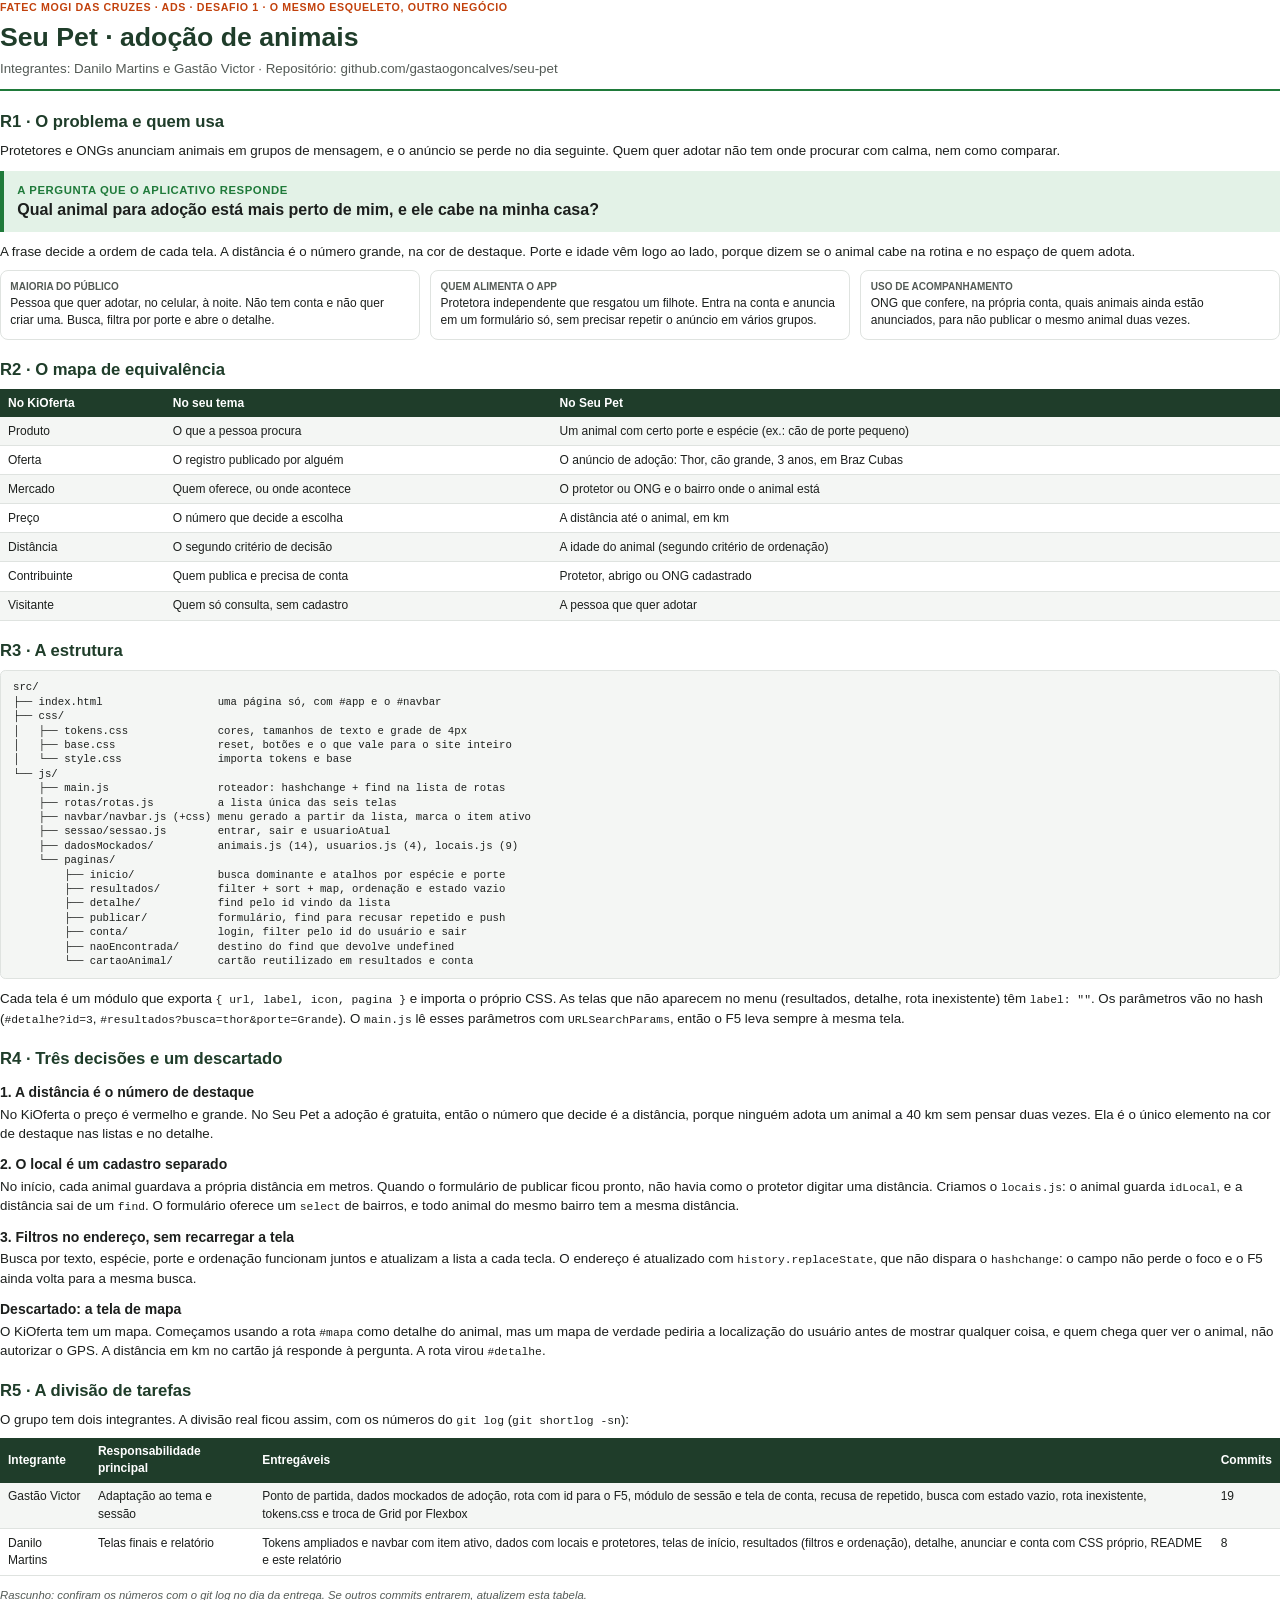
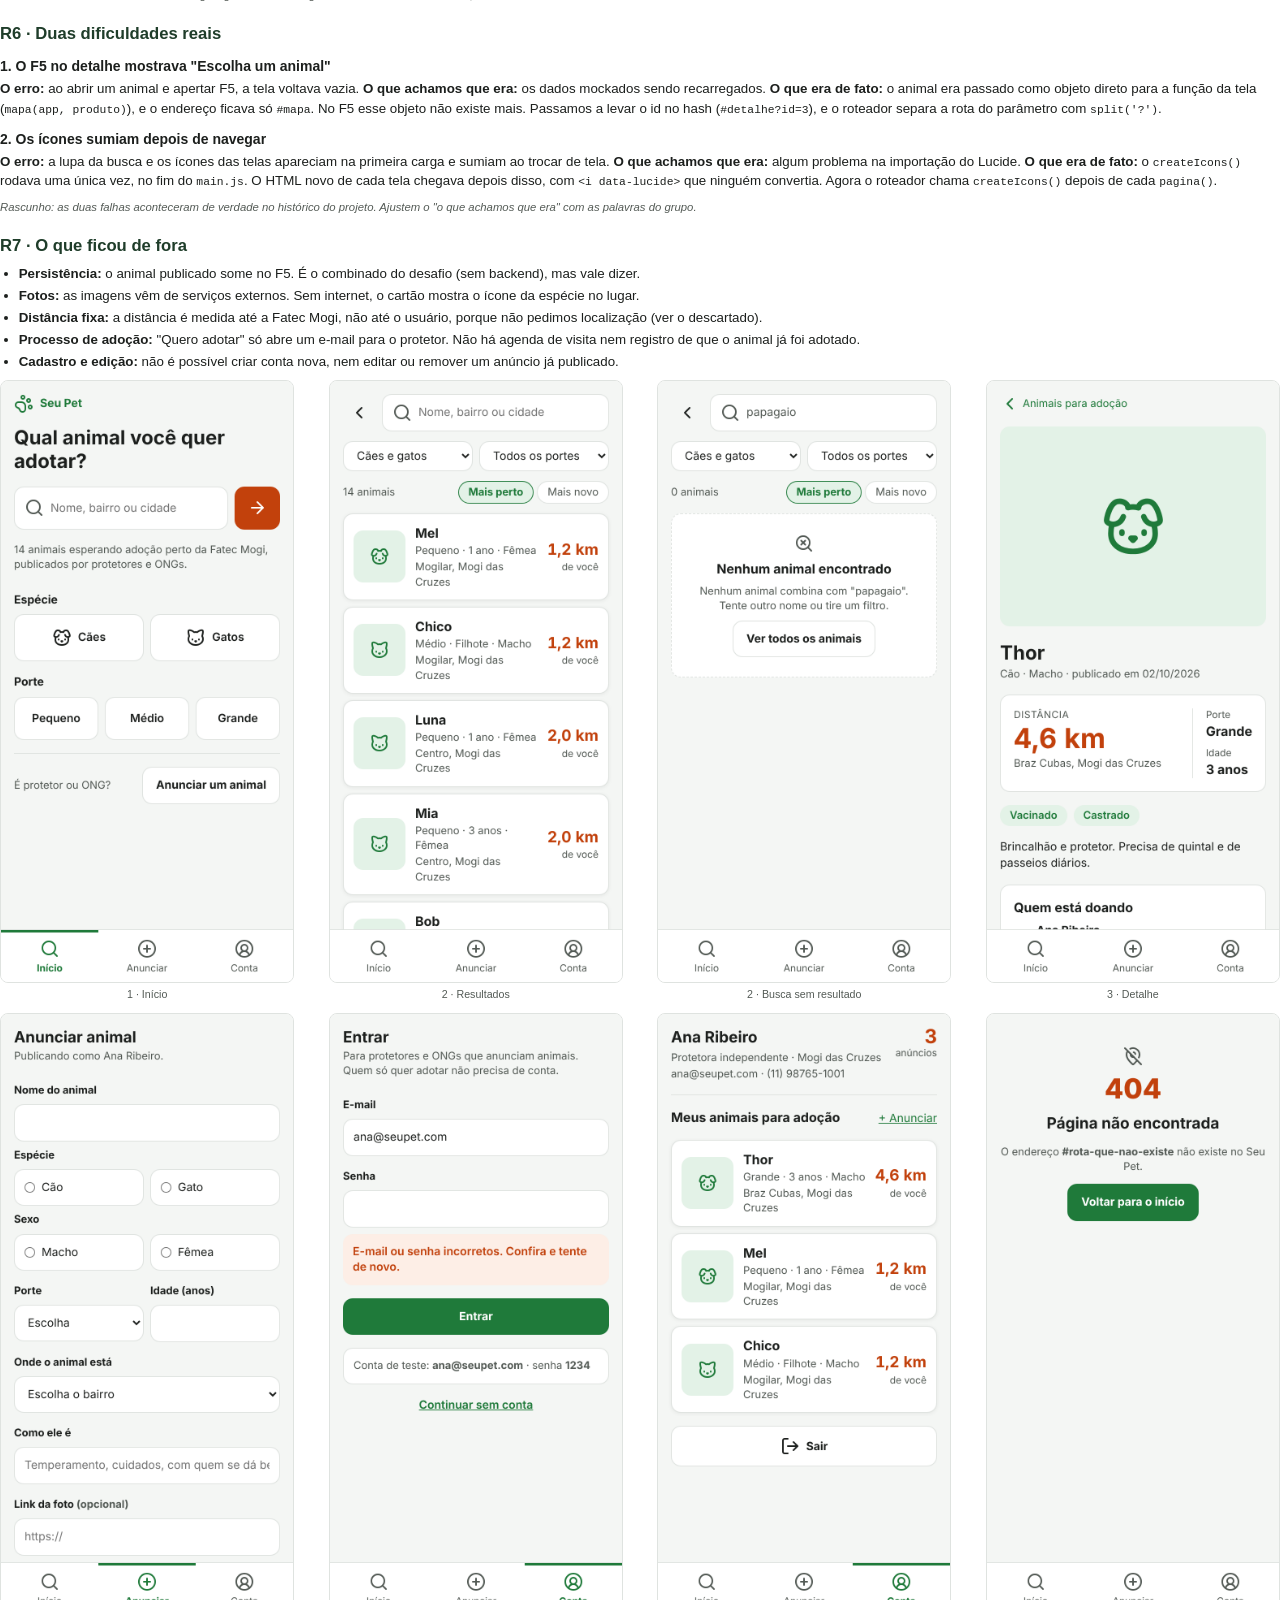
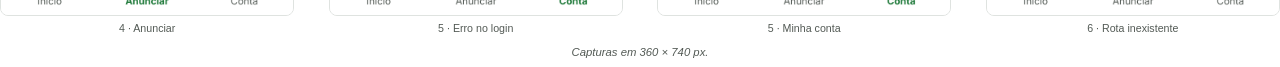
==== docs/relatorio.html @ a3c32a72 "Adiciona relatório do desafio com capturas em 360px" ====
<!doctype html>
<html lang="pt-BR">
<head>
<meta charset="utf-8">
<title>Seu Pet · Relatório do Desafio 1</title>
<style>
  @page { size: A4; margin: 16mm 16mm 18mm; }
  * { box-sizing: border-box; }
  body { font-family: "Helvetica Neue", Arial, sans-serif; font-size: 10pt; line-height: 1.45; color: #1c1f1d; margin: 0; }
  .sobre { color: #c2410c; font-size: 8pt; font-weight: 700; letter-spacing: .06em; text-transform: uppercase; margin: 0; }
  h1 { font-size: 20pt; margin: 2pt 0 2pt; color: #1f3d2a; }
  .linha { color: #535a55; margin: 0 0 8pt; padding-bottom: 8pt; border-bottom: 2px solid #1f7a3a; }
  h2 { font-size: 12.5pt; color: #1f3d2a; margin: 14pt 0 5pt; break-after: avoid; }
  h3 { font-size: 10.5pt; margin: 8pt 0 2pt; break-after: avoid; }
  p { margin: 0 0 6pt; }
  .pergunta { background: #e3f2e7; border-left: 4px solid #1f7a3a; padding: 8pt 10pt; margin: 8pt 0; }
  .pergunta strong { display: block; color: #1f7a3a; font-size: 8.5pt; text-transform: uppercase; letter-spacing: .05em; }
  .pergunta span { font-size: 12pt; font-weight: 700; }
  table { width: 100%; border-collapse: collapse; margin: 4pt 0 8pt; font-size: 9pt; break-inside: avoid; }
  th { background: #1f3d2a; color: #fff; text-align: left; padding: 4pt 6pt; }
  td { border-bottom: 1px solid #dfe3e0; padding: 4pt 6pt; vertical-align: top; }
  tr:nth-child(even) td { background: #f4f6f4; }
  .situacoes { display: flex; gap: 8pt; margin: 6pt 0; }
  .situacoes div { flex: 1; border: 1px solid #dfe3e0; border-radius: 6pt; padding: 7pt; font-size: 9pt; }
  .situacoes b { display: block; font-size: 7.5pt; color: #535a55; text-transform: uppercase; }
  pre { background: #f4f6f4; border: 1px solid #dfe3e0; border-radius: 4pt; padding: 7pt 9pt; font-size: 8pt; line-height: 1.35; margin: 4pt 0 8pt; break-inside: avoid; }
  code { font-family: "Menlo", "Consolas", monospace; font-size: 8.5pt; }
  ul { margin: 0 0 6pt; padding-left: 14pt; }
  li { margin-bottom: 2pt; }
  .decisao { break-inside: avoid; }
  .capturas { display: flex; flex-wrap: wrap; gap: 8pt; justify-content: space-between; break-before: page; }
  .capturas figure { margin: 0; flex: 0 0 23%; text-align: center; font-size: 8pt; color: #535a55; break-inside: avoid; }
  .capturas img { width: 100%; border: 1px solid #dfe3e0; border-radius: 6pt; }
  .nota { font-size: 8.5pt; color: #535a55; font-style: italic; }
</style>
</head>
<body>

<p class="sobre">Fatec Mogi das Cruzes · ADS · Desafio 1 · O mesmo esqueleto, outro negócio</p>
<h1>Seu Pet · adoção de animais</h1>
<p class="linha">Integrantes: Danilo Martins e Gastão Victor · Repositório: github.com/gastaogoncalves/seu-pet</p>

<h2>R1 · O problema e quem usa</h2>
<p>Protetores e ONGs anunciam animais em grupos de mensagem, e o anúncio se perde no dia seguinte. Quem quer adotar não tem onde procurar com calma, nem como comparar.</p>
<div class="pergunta"><strong>A pergunta que o aplicativo responde</strong><span>Qual animal para adoção está mais perto de mim, e ele cabe na minha casa?</span></div>
<p>A frase decide a ordem de cada tela. A distância é o número grande, na cor de destaque. Porte e idade vêm logo ao lado, porque dizem se o animal cabe na rotina e no espaço de quem adota.</p>
<div class="situacoes">
  <div><b>Maioria do público</b>Pessoa que quer adotar, no celular, à noite. Não tem conta e não quer criar uma. Busca, filtra por porte e abre o detalhe.</div>
  <div><b>Quem alimenta o app</b>Protetora independente que resgatou um filhote. Entra na conta e anuncia em um formulário só, sem precisar repetir o anúncio em vários grupos.</div>
  <div><b>Uso de acompanhamento</b>ONG que confere, na própria conta, quais animais ainda estão anunciados, para não publicar o mesmo animal duas vezes.</div>
</div>

<h2>R2 · O mapa de equivalência</h2>
<table>
  <tr><th>No KiOferta</th><th>No seu tema</th><th>No Seu Pet</th></tr>
  <tr><td>Produto</td><td>O que a pessoa procura</td><td>Um animal com certo porte e espécie (ex.: cão de porte pequeno)</td></tr>
  <tr><td>Oferta</td><td>O registro publicado por alguém</td><td>O anúncio de adoção: Thor, cão grande, 3 anos, em Braz Cubas</td></tr>
  <tr><td>Mercado</td><td>Quem oferece, ou onde acontece</td><td>O protetor ou ONG e o bairro onde o animal está</td></tr>
  <tr><td>Preço</td><td>O número que decide a escolha</td><td>A distância até o animal, em km</td></tr>
  <tr><td>Distância</td><td>O segundo critério de decisão</td><td>A idade do animal (segundo critério de ordenação)</td></tr>
  <tr><td>Contribuinte</td><td>Quem publica e precisa de conta</td><td>Protetor, abrigo ou ONG cadastrado</td></tr>
  <tr><td>Visitante</td><td>Quem só consulta, sem cadastro</td><td>A pessoa que quer adotar</td></tr>
</table>

<h2>R3 · A estrutura</h2>
<pre>src/
├── index.html                  uma página só, com #app e o #navbar
├── css/
│   ├── tokens.css              cores, tamanhos de texto e grade de 4px
│   ├── base.css                reset, botões e o que vale para o site inteiro
│   └── style.css               importa tokens e base
└── js/
    ├── main.js                 roteador: hashchange + find na lista de rotas
    ├── rotas/rotas.js          a lista única das seis telas
    ├── navbar/navbar.js (+css) menu gerado a partir da lista, marca o item ativo
    ├── sessao/sessao.js        entrar, sair e usuarioAtual
    ├── dadosMockados/          animais.js (14), usuarios.js (4), locais.js (9)
    └── paginas/
        ├── inicio/             busca dominante e atalhos por espécie e porte
        ├── resultados/         filter + sort + map, ordenação e estado vazio
        ├── detalhe/            find pelo id vindo da lista
        ├── publicar/           formulário, find para recusar repetido e push
        ├── conta/              login, filter pelo id do usuário e sair
        ├── naoEncontrada/      destino do find que devolve undefined
        └── cartaoAnimal/       cartão reutilizado em resultados e conta</pre>
<p>Cada tela é um módulo que exporta <code>{ url, label, icon, pagina }</code> e importa o próprio CSS. As telas que não aparecem no menu (resultados, detalhe, rota inexistente) têm <code>label: ""</code>. Os parâmetros vão no hash (<code>#detalhe?id=3</code>, <code>#resultados?busca=thor&amp;porte=Grande</code>). O <code>main.js</code> lê esses parâmetros com <code>URLSearchParams</code>, então o F5 leva sempre à mesma tela.</p>

<h2>R4 · Três decisões e um descartado</h2>
<div class="decisao">
<h3>1. A distância é o número de destaque</h3>
<p>No KiOferta o preço é vermelho e grande. No Seu Pet a adoção é gratuita, então o número que decide é a distância, porque ninguém adota um animal a 40 km sem pensar duas vezes. Ela é o único elemento na cor de destaque nas listas e no detalhe.</p>
</div>
<div class="decisao">
<h3>2. O local é um cadastro separado</h3>
<p>No início, cada animal guardava a própria distância em metros. Quando o formulário de publicar ficou pronto, não havia como o protetor digitar uma distância. Criamos o <code>locais.js</code>: o animal guarda <code>idLocal</code>, e a distância sai de um <code>find</code>. O formulário oferece um <code>select</code> de bairros, e todo animal do mesmo bairro tem a mesma distância.</p>
</div>
<div class="decisao">
<h3>3. Filtros no endereço, sem recarregar a tela</h3>
<p>Busca por texto, espécie, porte e ordenação funcionam juntos e atualizam a lista a cada tecla. O endereço é atualizado com <code>history.replaceState</code>, que não dispara o <code>hashchange</code>: o campo não perde o foco e o F5 ainda volta para a mesma busca.</p>
</div>
<div class="decisao">
<h3>Descartado: a tela de mapa</h3>
<p>O KiOferta tem um mapa. Começamos usando a rota <code>#mapa</code> como detalhe do animal, mas um mapa de verdade pediria a localização do usuário antes de mostrar qualquer coisa, e quem chega quer ver o animal, não autorizar o GPS. A distância em km no cartão já responde à pergunta. A rota virou <code>#detalhe</code>.</p>
</div>

<h2>R5 · A divisão de tarefas</h2>
<p>O grupo tem dois integrantes. A divisão real ficou assim, com os números do <code>git log</code> (<code>git shortlog -sn</code>):</p>
<table>
  <tr><th>Integrante</th><th>Responsabilidade principal</th><th>Entregáveis</th><th>Commits</th></tr>
  <tr><td>Gastão Victor</td><td>Adaptação ao tema e sessão</td><td>Ponto de partida, dados mockados de adoção, rota com id para o F5, módulo de sessão e tela de conta, recusa de repetido, busca com estado vazio, rota inexistente, tokens.css e troca de Grid por Flexbox</td><td>19</td></tr>
  <tr><td>Danilo Martins</td><td>Telas finais e relatório</td><td>Tokens ampliados e navbar com item ativo, dados com locais e protetores, telas de início, resultados (filtros e ordenação), detalhe, anunciar e conta com CSS próprio, README e este relatório</td><td>8</td></tr>
</table>
<p class="nota">Rascunho: confiram os números com o git log no dia da entrega. Se outros commits entrarem, atualizem esta tabela.</p>

<h2>R6 · Duas dificuldades reais</h2>
<div class="decisao">
<h3>1. O F5 no detalhe mostrava "Escolha um animal"</h3>
<p><b>O erro:</b> ao abrir um animal e apertar F5, a tela voltava vazia. <b>O que achamos que era:</b> os dados mockados sendo recarregados. <b>O que era de fato:</b> o animal era passado como objeto direto para a função da tela (<code>mapa(app, produto)</code>), e o endereço ficava só <code>#mapa</code>. No F5 esse objeto não existe mais. Passamos a levar o id no hash (<code>#detalhe?id=3</code>), e o roteador separa a rota do parâmetro com <code>split('?')</code>.</p>
</div>
<div class="decisao">
<h3>2. Os ícones sumiam depois de navegar</h3>
<p><b>O erro:</b> a lupa da busca e os ícones das telas apareciam na primeira carga e sumiam ao trocar de tela. <b>O que achamos que era:</b> algum problema na importação do Lucide. <b>O que era de fato:</b> o <code>createIcons()</code> rodava uma única vez, no fim do <code>main.js</code>. O HTML novo de cada tela chegava depois disso, com <code>&lt;i data-lucide&gt;</code> que ninguém convertia. Agora o roteador chama <code>createIcons()</code> depois de cada <code>pagina()</code>.</p>
</div>
<p class="nota">Rascunho: as duas falhas aconteceram de verdade no histórico do projeto. Ajustem o "o que achamos que era" com as palavras do grupo.</p>

<h2>R7 · O que ficou de fora</h2>
<ul>
  <li><b>Persistência:</b> o animal publicado some no F5. É o combinado do desafio (sem backend), mas vale dizer.</li>
  <li><b>Fotos:</b> as imagens vêm de serviços externos. Sem internet, o cartão mostra o ícone da espécie no lugar.</li>
  <li><b>Distância fixa:</b> a distância é medida até a Fatec Mogi, não até o usuário, porque não pedimos localização (ver o descartado).</li>
  <li><b>Processo de adoção:</b> "Quero adotar" só abre um e-mail para o protetor. Não há agenda de visita nem registro de que o animal já foi adotado.</li>
  <li><b>Cadastro e edição:</b> não é possível criar conta nova, nem editar ou remover um anúncio já publicado.</li>
</ul>

<div class="capturas">
  <figure><img src="capturas/1-inicio.png"><figcaption>1 · Início</figcaption></figure>
  <figure><img src="capturas/2-resultados.png"><figcaption>2 · Resultados</figcaption></figure>
  <figure><img src="capturas/2b-busca-vazia.png"><figcaption>2 · Busca sem resultado</figcaption></figure>
  <figure><img src="capturas/3-detalhe.png"><figcaption>3 · Detalhe</figcaption></figure>
  <figure><img src="capturas/4-publicar.png"><figcaption>4 · Anunciar</figcaption></figure>
  <figure><img src="capturas/5b-login-erro.png"><figcaption>5 · Erro no login</figcaption></figure>
  <figure><img src="capturas/5-conta.png"><figcaption>5 · Minha conta</figcaption></figure>
  <figure><img src="capturas/6-rota-inexistente.png"><figcaption>6 · Rota inexistente</figcaption></figure>
</div>
<p class="nota" style="text-align:center;margin-top:6pt">Capturas em 360 × 740 px.</p>

</body>
</html>
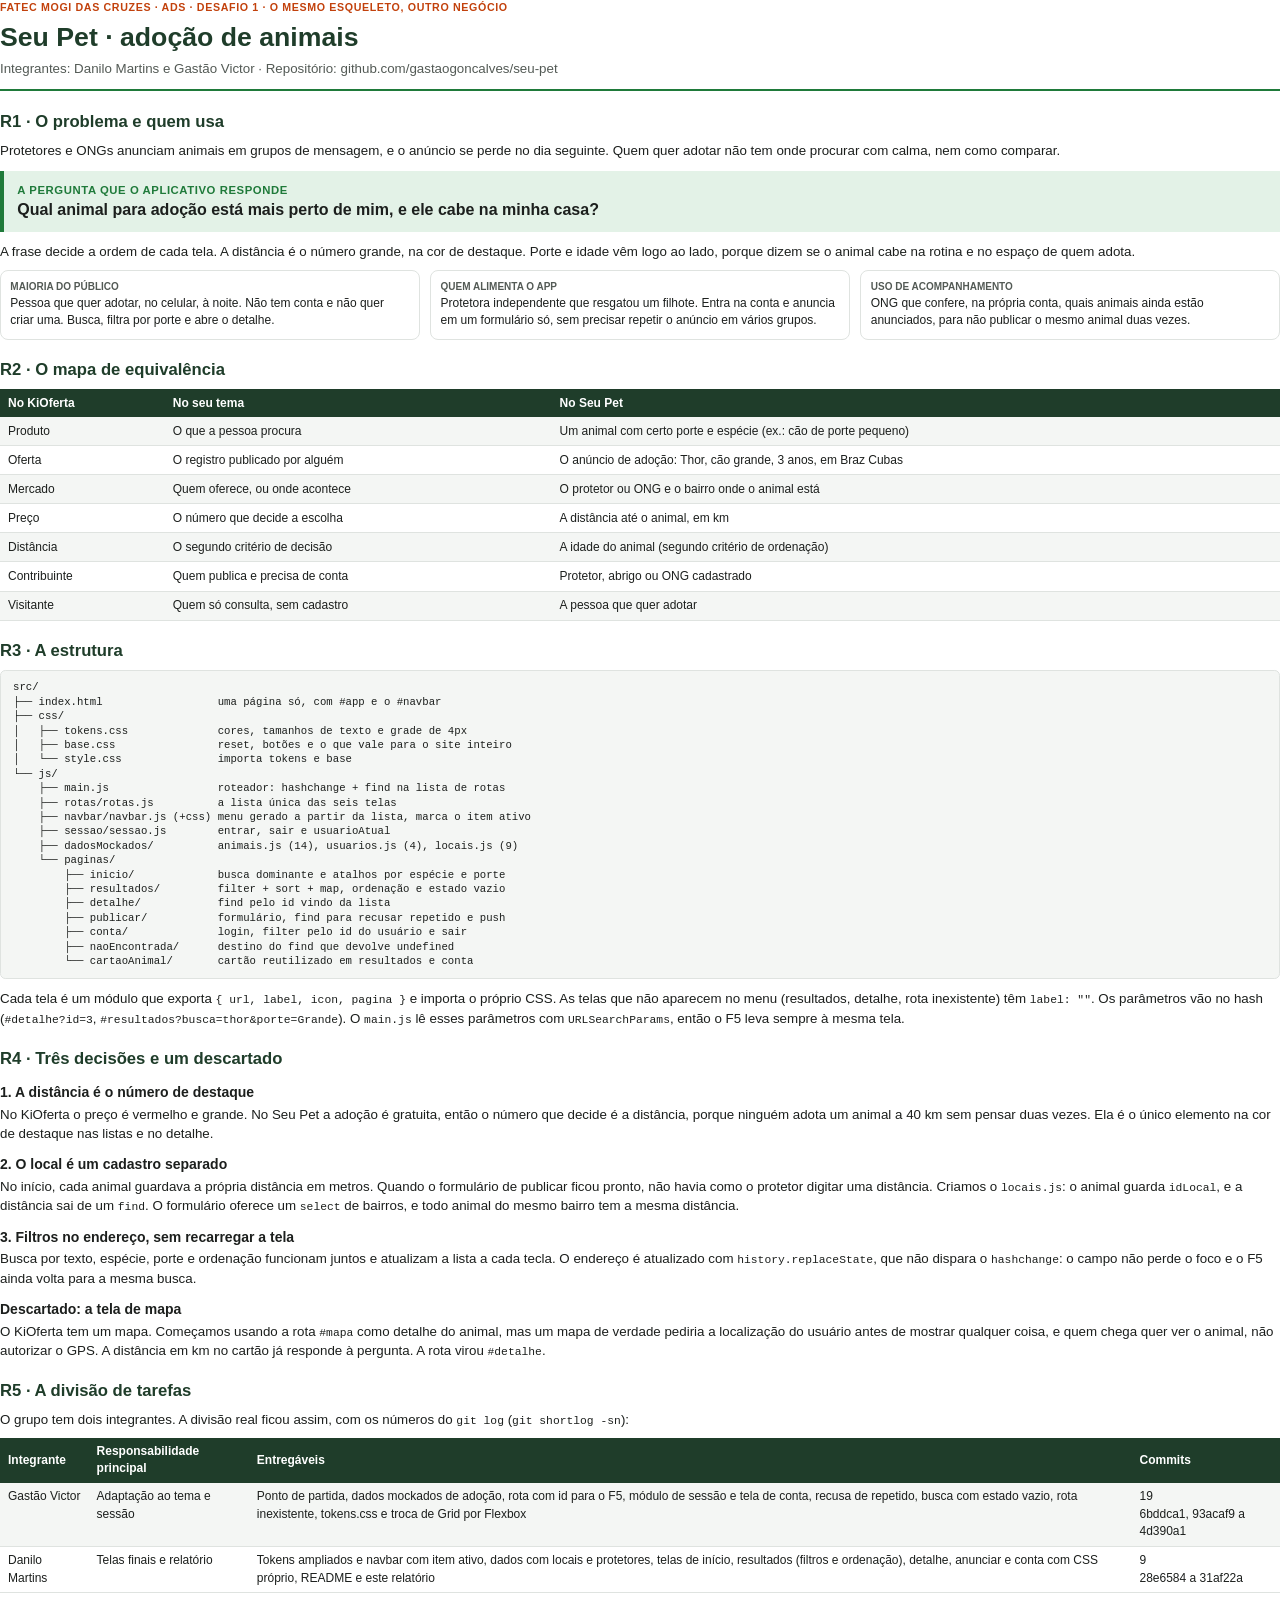
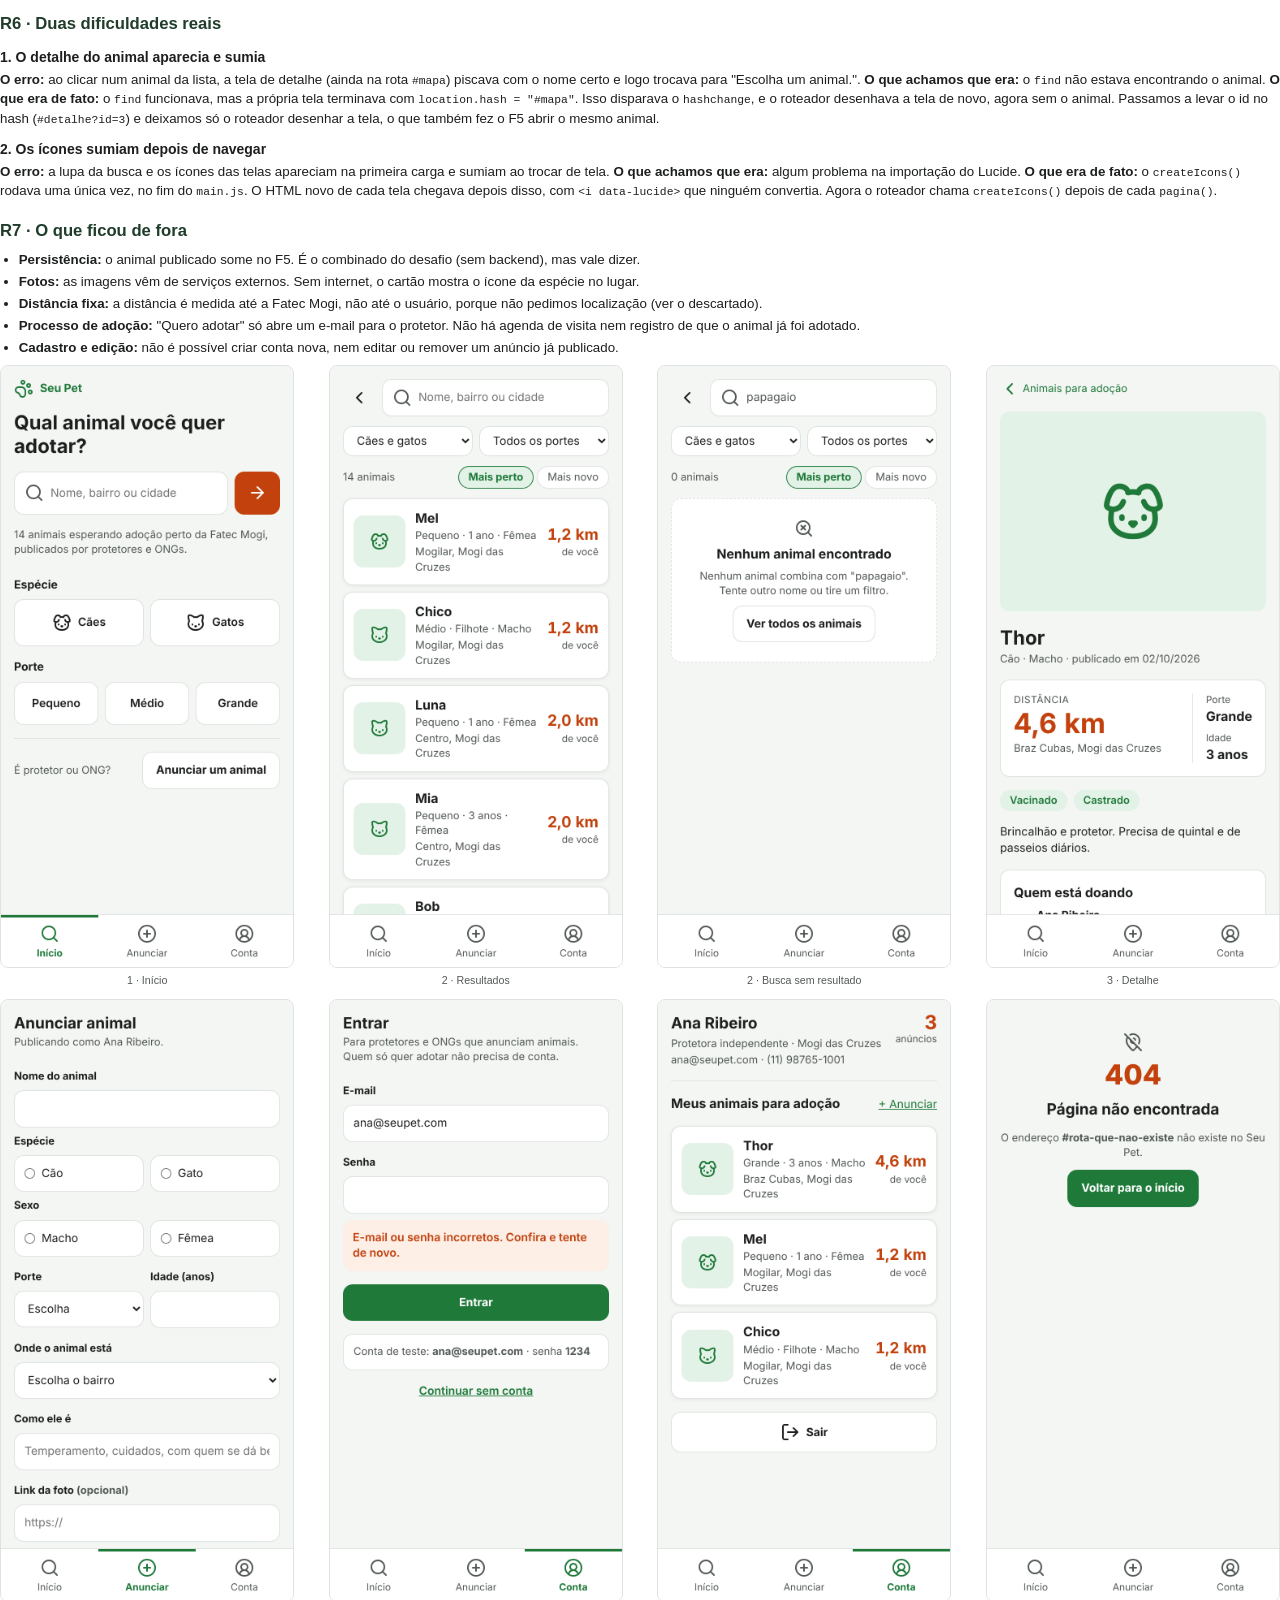
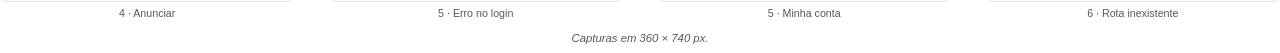
==== commit 38896464: "Finaliza o relatório com a divisão real e as dificuldades" ====
--- a/docs/relatorio.html
+++ b/docs/relatorio.html
@@ -107,21 +107,19 @@
 <p>O grupo tem dois integrantes. A divisão real ficou assim, com os números do <code>git log</code> (<code>git shortlog -sn</code>):</p>
 <table>
   <tr><th>Integrante</th><th>Responsabilidade principal</th><th>Entregáveis</th><th>Commits</th></tr>
-  <tr><td>Gastão Victor</td><td>Adaptação ao tema e sessão</td><td>Ponto de partida, dados mockados de adoção, rota com id para o F5, módulo de sessão e tela de conta, recusa de repetido, busca com estado vazio, rota inexistente, tokens.css e troca de Grid por Flexbox</td><td>19</td></tr>
-  <tr><td>Danilo Martins</td><td>Telas finais e relatório</td><td>Tokens ampliados e navbar com item ativo, dados com locais e protetores, telas de início, resultados (filtros e ordenação), detalhe, anunciar e conta com CSS próprio, README e este relatório</td><td>8</td></tr>
+  <tr><td>Gastão Victor</td><td>Adaptação ao tema e sessão</td><td>Ponto de partida, dados mockados de adoção, rota com id para o F5, módulo de sessão e tela de conta, recusa de repetido, busca com estado vazio, rota inexistente, tokens.css e troca de Grid por Flexbox</td><td>19<br>6bddca1, 93acaf9 a 4d390a1</td></tr>
+  <tr><td>Danilo Martins</td><td>Telas finais e relatório</td><td>Tokens ampliados e navbar com item ativo, dados com locais e protetores, telas de início, resultados (filtros e ordenação), detalhe, anunciar e conta com CSS próprio, README e este relatório</td><td>9<br>28e6584 a 31af22a</td></tr>
 </table>
-<p class="nota">Rascunho: confiram os números com o git log no dia da entrega. Se outros commits entrarem, atualizem esta tabela.</p>
 
 <h2>R6 · Duas dificuldades reais</h2>
 <div class="decisao">
-<h3>1. O F5 no detalhe mostrava "Escolha um animal"</h3>
-<p><b>O erro:</b> ao abrir um animal e apertar F5, a tela voltava vazia. <b>O que achamos que era:</b> os dados mockados sendo recarregados. <b>O que era de fato:</b> o animal era passado como objeto direto para a função da tela (<code>mapa(app, produto)</code>), e o endereço ficava só <code>#mapa</code>. No F5 esse objeto não existe mais. Passamos a levar o id no hash (<code>#detalhe?id=3</code>), e o roteador separa a rota do parâmetro com <code>split('?')</code>.</p>
+<h3>1. O detalhe do animal aparecia e sumia</h3>
+<p><b>O erro:</b> ao clicar num animal da lista, a tela de detalhe (ainda na rota <code>#mapa</code>) piscava com o nome certo e logo trocava para "Escolha um animal.". <b>O que achamos que era:</b> o <code>find</code> não estava encontrando o animal. <b>O que era de fato:</b> o <code>find</code> funcionava, mas a própria tela terminava com <code>location.hash = "#mapa"</code>. Isso disparava o <code>hashchange</code>, e o roteador desenhava a tela de novo, agora sem o animal. Passamos a levar o id no hash (<code>#detalhe?id=3</code>) e deixamos só o roteador desenhar a tela, o que também fez o F5 abrir o mesmo animal.</p>
 </div>
 <div class="decisao">
 <h3>2. Os ícones sumiam depois de navegar</h3>
 <p><b>O erro:</b> a lupa da busca e os ícones das telas apareciam na primeira carga e sumiam ao trocar de tela. <b>O que achamos que era:</b> algum problema na importação do Lucide. <b>O que era de fato:</b> o <code>createIcons()</code> rodava uma única vez, no fim do <code>main.js</code>. O HTML novo de cada tela chegava depois disso, com <code>&lt;i data-lucide&gt;</code> que ninguém convertia. Agora o roteador chama <code>createIcons()</code> depois de cada <code>pagina()</code>.</p>
 </div>
-<p class="nota">Rascunho: as duas falhas aconteceram de verdade no histórico do projeto. Ajustem o "o que achamos que era" com as palavras do grupo.</p>
 
 <h2>R7 · O que ficou de fora</h2>
 <ul>
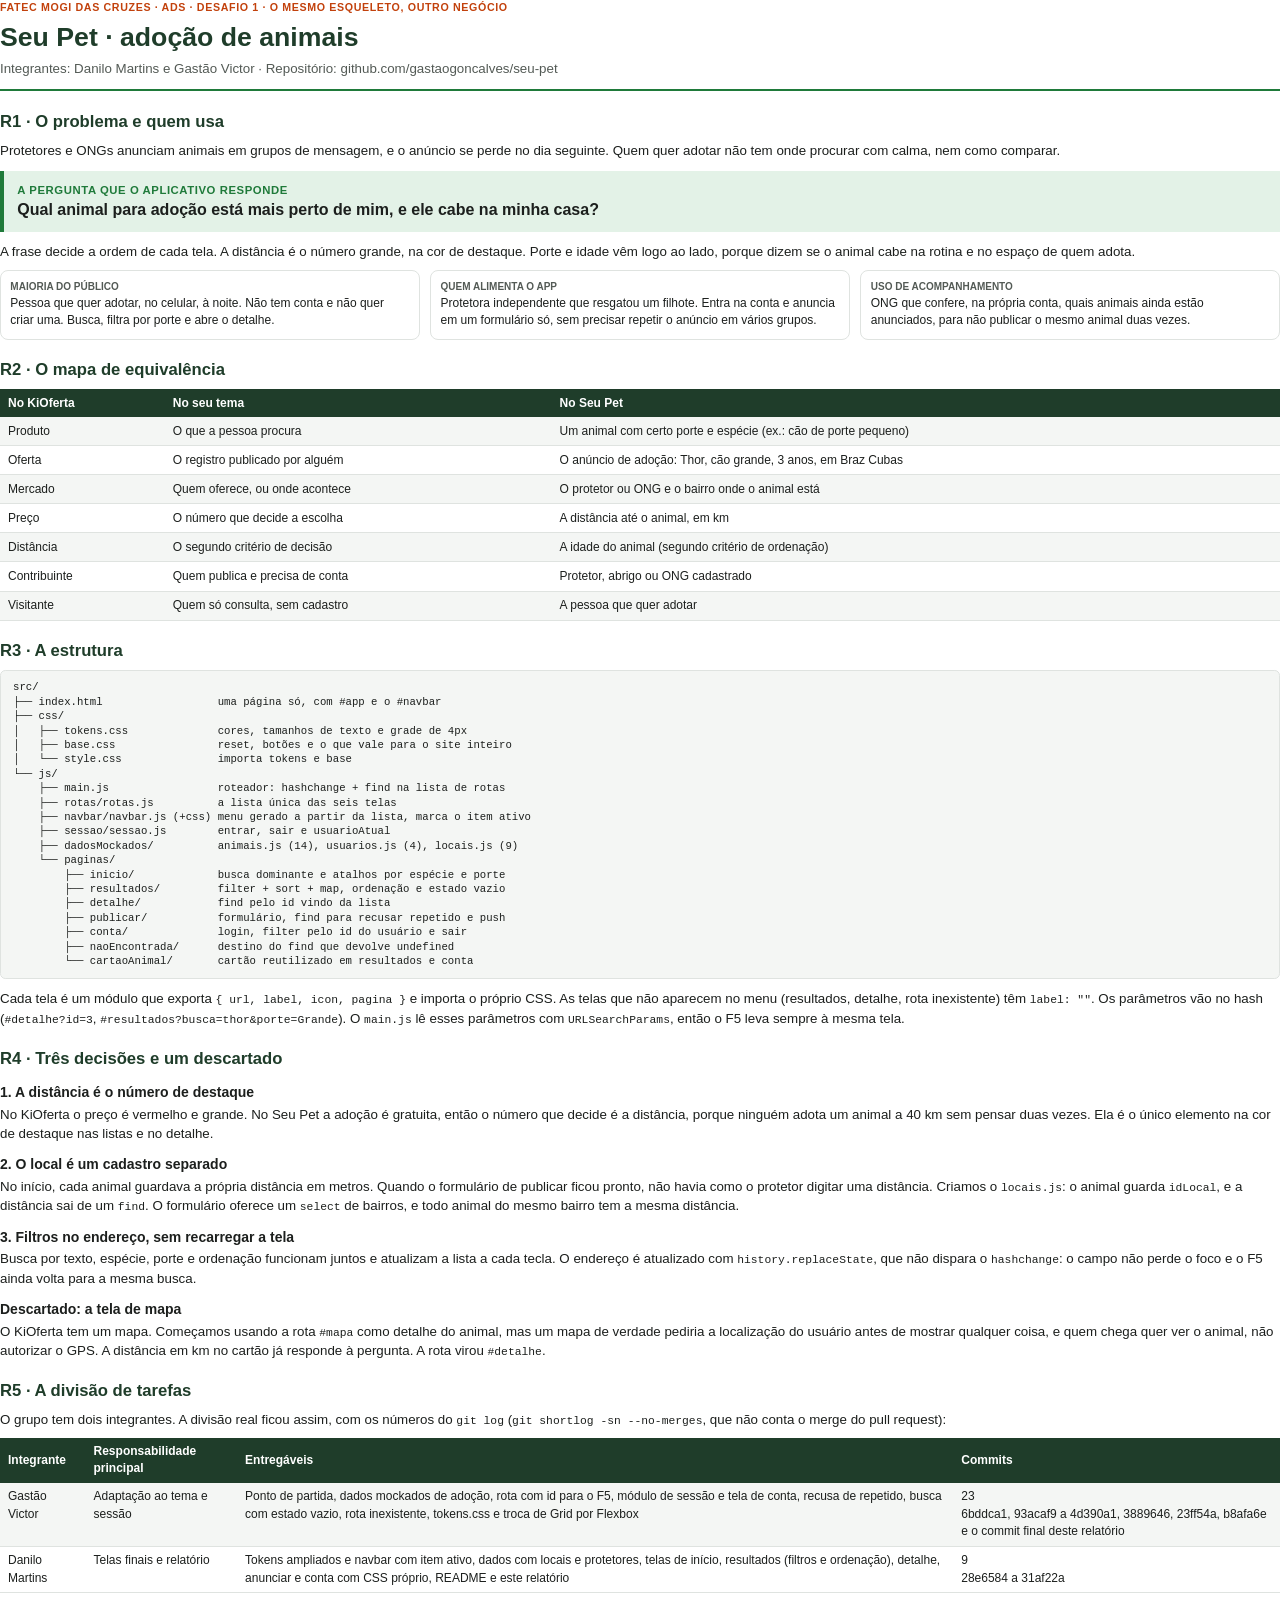
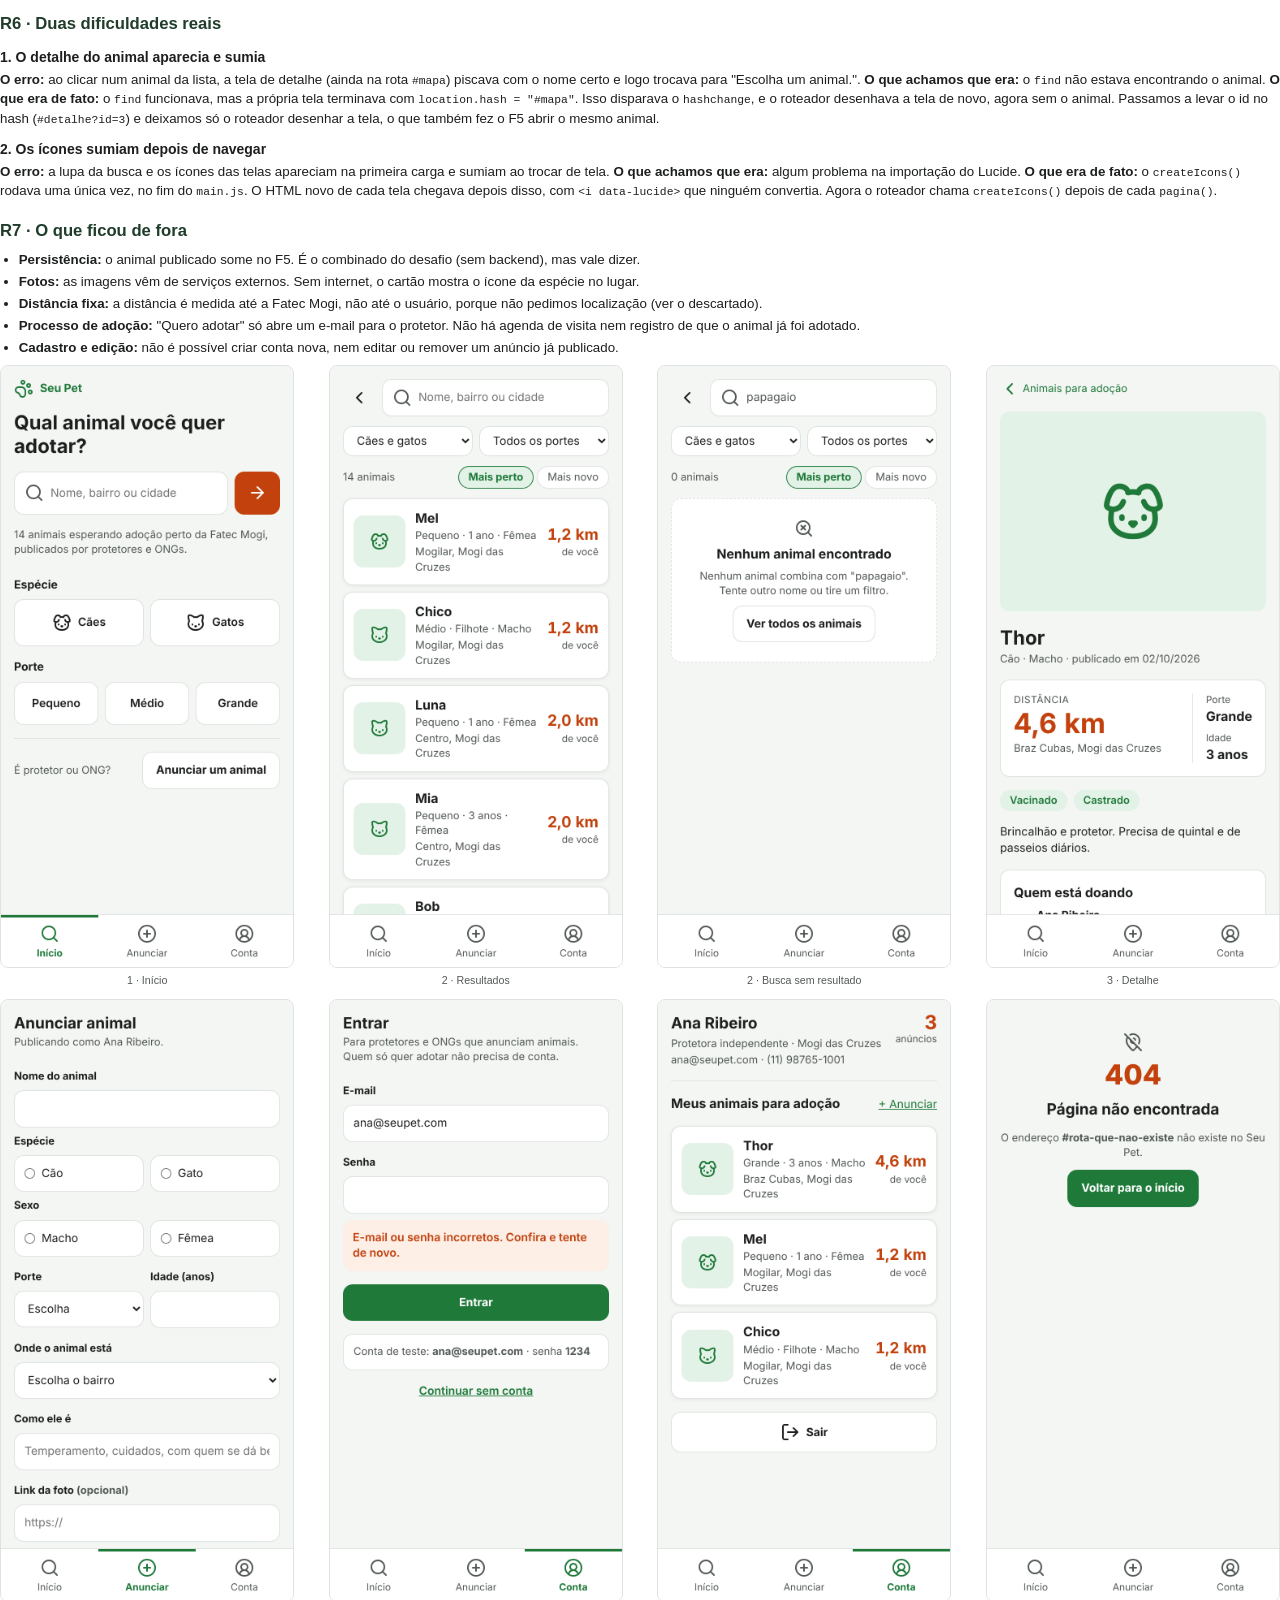
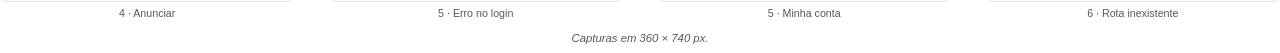
==== commit 933cb7dd: "Atualiza a divisão de tarefas com os commits finais" ====
--- a/docs/relatorio.html
+++ b/docs/relatorio.html
@@ -104,10 +104,10 @@
 </div>
 
 <h2>R5 · A divisão de tarefas</h2>
-<p>O grupo tem dois integrantes. A divisão real ficou assim, com os números do <code>git log</code> (<code>git shortlog -sn</code>):</p>
+<p>O grupo tem dois integrantes. A divisão real ficou assim, com os números do <code>git log</code> (<code>git shortlog -sn --no-merges</code>, que não conta o merge do pull request):</p>
 <table>
   <tr><th>Integrante</th><th>Responsabilidade principal</th><th>Entregáveis</th><th>Commits</th></tr>
-  <tr><td>Gastão Victor</td><td>Adaptação ao tema e sessão</td><td>Ponto de partida, dados mockados de adoção, rota com id para o F5, módulo de sessão e tela de conta, recusa de repetido, busca com estado vazio, rota inexistente, tokens.css e troca de Grid por Flexbox</td><td>19<br>6bddca1, 93acaf9 a 4d390a1</td></tr>
+  <tr><td>Gastão Victor</td><td>Adaptação ao tema e sessão</td><td>Ponto de partida, dados mockados de adoção, rota com id para o F5, módulo de sessão e tela de conta, recusa de repetido, busca com estado vazio, rota inexistente, tokens.css e troca de Grid por Flexbox</td><td>23<br>6bddca1, 93acaf9 a 4d390a1, 3889646, 23ff54a, b8afa6e e o commit final deste relatório</td></tr>
   <tr><td>Danilo Martins</td><td>Telas finais e relatório</td><td>Tokens ampliados e navbar com item ativo, dados com locais e protetores, telas de início, resultados (filtros e ordenação), detalhe, anunciar e conta com CSS próprio, README e este relatório</td><td>9<br>28e6584 a 31af22a</td></tr>
 </table>
 
